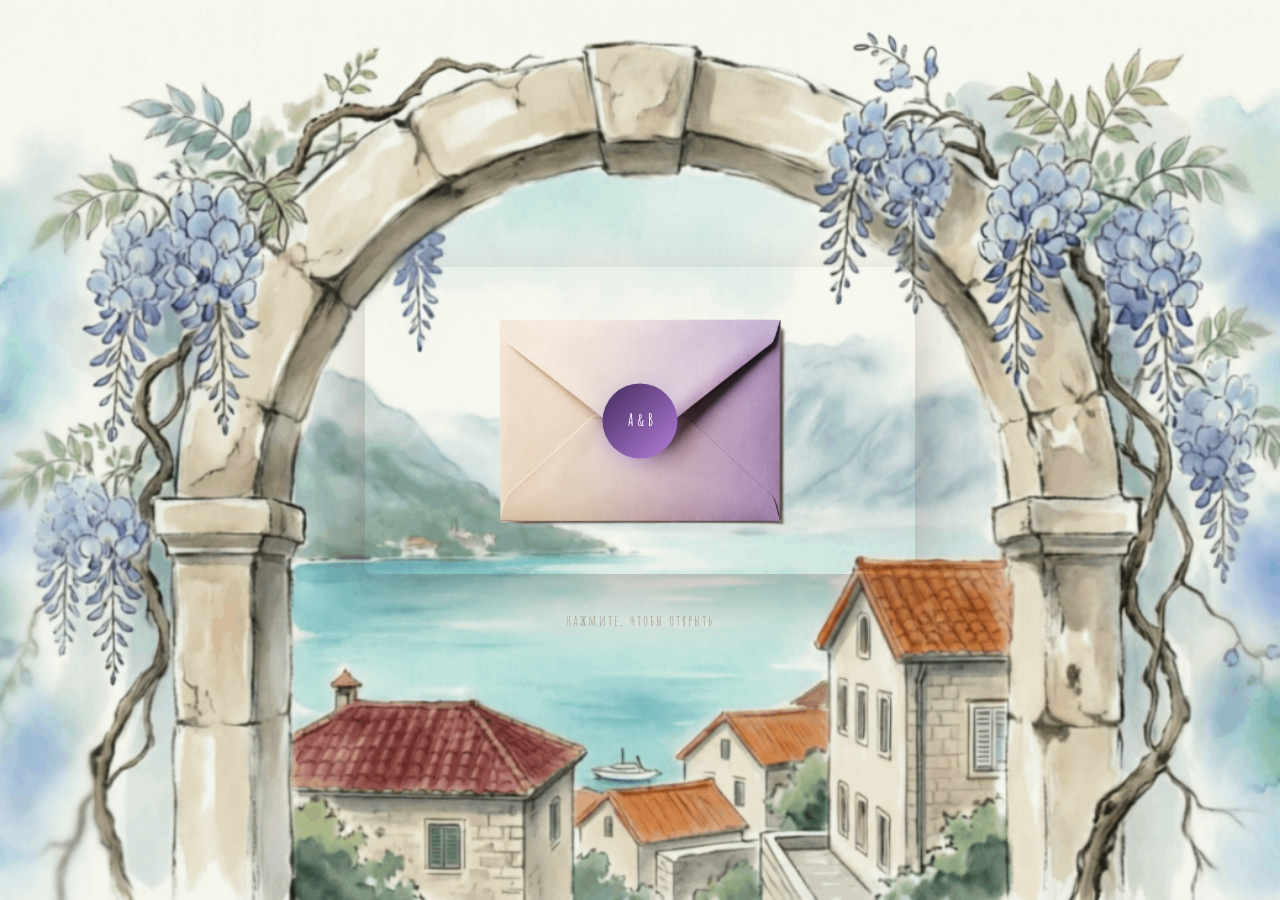
==== index.html @ 7e20ac63 "Preview added" ====
<!DOCTYPE html>
<html lang="ru">
<head>
    <meta charset="UTF-8">
    <meta name="viewport" content="width=device-width, initial-scale=1.0">
    <title>Анастасия & Вадим — Приглашение на банкет</title>
    

        <!-- 🔥 OPEN GRAPH META-ТЕГИ (для превью ссылки) -->
    <meta property="og:title" content="Анастасия & Вадим — Приглашение на свадьбу">
    <meta property="og:description" content="12 сентября 2026 • Санкт-Петербург, Дача Шаляпина">
    <meta property="og:image" content="https://https://chestaci.github.io/va-love-is-in-the-air/images/preview.jpg">
    <meta property="og:url" content="https://https://chestaci.github.io/va-love-is-in-the-air/">
    <meta property="og:type" content="website">
    
    <!-- Для Telegram -->
    <meta name="twitter:card" content="summary_large_image">
    <meta property="twitter:image" content="https://https://chestaci.github.io/va-love-is-in-the-air/images/preview.jpg">



    <!-- Шрифты -->
    <link rel="preconnect" href="https://fonts.googleapis.com">
    <link rel="preconnect" href="https://fonts.gstatic.com" crossorigin>
    <link href="https://fonts.googleapis.com/css2?family=Amatic SC:wght@400;700&family=Comfortaa:wght@300;400;500;700&display=swap" rel="stylesheet">
    
    <!-- Иконки -->
    <link rel="stylesheet" href="https://cdnjs.cloudflare.com/ajax/libs/font-awesome/6.2.0/css/all.min.css">
    
    <!-- Стили -->
    <link rel="stylesheet" href="css/main.css">
    
    <style>
        /* Специально для страницы конверта — блокируем скролл */
        html, body {
            margin: 0 !important;
            padding: 0 !important;
            overflow: hidden !important;
            height: 100%;
        }
    </style>
</head>
<body>

    <!-- 🔥 КОНВЕРТ -->
    <div class="envelope-overlay" id="envelopeOverlay">
        <div class="envelope-wrapper" id="envelopeWrapper">
            <img src="./images/envelope/envelope-closed.png" alt="Конверт" class="envelope-img" id="envelopeClosed">
            <img src="./images/envelope/envelope-open.png" alt="Открытый конверт" class="envelope-img envelope-open" id="envelopeOpen">
            <div class="envelope-seal pulse" id="envelopeSeal">
                <span>А & В</span>
            </div>
        </div>
        <div class="envelope-hint" id="envelopeHint">Нажмите, чтобы открыть</div>
        
        <!-- Карточка-приглашение, которая появляется внутри конверта -->
        <div class="invitation-card" id="invitationCard">
            <img src="./images/envelope/invitation-picture.png" alt="Приглашение" class="invitation-picture">
            <button class="btn-continue" id="btnContinue">Узнать подробнее</button>
        </div>
    </div>

    <!-- Скрипты -->
    <script src="js/script.js"></script>
</body>
</html>
---- css/main.css ----
/* ============================================
   ПЕРЕМЕННЫЕ
   ============================================ */
:root {
    --bg: #F5F0E8;
    --text: #5D4037;
    --primary: #422b5c;
    --secondary: #B57EDC;
    --cream: #FDF8F5;
    --olive: #6B7542;
    --pink: #E3B8B8;
    --green: #2D6A5A;
--heading: 'Amatic SC', cursive;
--body: 'Comfortaa', cursive;
    --glass-bg: rgba(255, 255, 255, 0.1);
    --glass-border: 1px solid rgba(255, 255, 255, 0.3);
    --glass-shadow: 0 10px 40px rgba(93, 64, 55, 0.12);
    --glass-blur: blur(14px);
    
    /* ============================================
       🎨 ТИПОГРАФИКА — МЕНЯЙТЕ ЗДЕСЬ, И ВСЁ ОБНОВИТСЯ
       ============================================ */
    --heading-color: #422b5c;      /* Черничный — для заголовков секций */
    --subheading-color: #55357a;   /* Оливковый — для подзаголовков */
    --body-color: #3E2723;         /* Тёмно-шоколадный — для основного текста */
    
    --heading-size: 42px;          /* Размер заголовков секций */
    --subheading-size: 20px;       /* Размер подзаголовков */
    --body-size: 12px;             /* Размер основного текста */
}

* { margin: 0; padding: 0; box-sizing: border-box; }
html { scroll-behavior: smooth; }
body {
    font-family: var(--body);
    color: var(--text);
    background: var(--bg);
    line-height: 1.6;
    overflow-x: hidden;
}
img { max-width: 100%; height: auto; display: block; }

/* ============================================
   НАВИГАЦИЯ
   ============================================ */
.nav-menu {
    position: fixed;
    top: 0; left: 0; width: 100%;
    background: rgba(245, 240, 232, 0.97);
    backdrop-filter: blur(10px);
    padding: 5px 0; z-index: 1000;
    box-shadow: 0 2px 10px rgba(0,0,0,0.05);
}
.nav-container {
    max-width: 1200px; margin: 0 auto; padding: 0 30px;
    display: flex; justify-content: space-between; align-items: center;
}
.nav-logo { font-family: var(--heading); font-size: 20px; font-weight: 700; color: var(--text); }
.nav-links { display: flex; list-style: none; gap: 25px; }
.nav-links a { font-family: var(--heading); font-size: 18px; padding: 8px 5px !important; color: var(--text); text-decoration: none; transition: color 0.3s; }
.nav-links a:hover { color: var(--primary); }
.mobile-menu-toggle { display: none; background: none; border: none; cursor: pointer; padding: 8px; }
.hamburger { display: block; width: 24px; height: 2px; background: var(--text); position: relative; }
.hamburger::before, .hamburger::after { content: ''; position: absolute; width: 24px; height: 2px; background: var(--text); }
.hamburger::before { top: -7px; } .hamburger::after { top: 7px; }
.nav-logo-img {
    height: 65px;
    width: auto;
    display: block;
    object-fit: contain;
}

/* ============================================
   СЕКЦИИ & ФОН
   ============================================ */
.section { 
    position: relative; 
    min-height: 100vh; 
    padding: 120px 30px 60px; 
    overflow: hidden;
}
.section-overlay { 
    position: absolute; 
    inset: 0; 
    background: rgba(245, 240, 232, 0.3); 
    z-index: 1; 
}
.section-content { 
    position: relative; 
    z-index: 2; 
    max-width: 1200px; 
    margin: 0 auto; 
}
.section-bg-parallax {
    position: absolute; 
    inset: 0;
    background-size: cover; 
    background-repeat: no-repeat; 
    background-attachment: fixed; 
    background-position: center; 
    opacity: 0.9;
    z-index: 0;
    -webkit-mask-image: linear-gradient(to bottom, transparent 0%, black 15%, black 85%, transparent 100%);
    mask-image: linear-gradient(to bottom, transparent 0%, black 15%, black 85%, transparent 100%);
}

.hero {
    position: relative;
    min-height: 100vh;
    display: flex;
    align-items: center;
    justify-content: center;
    transition: opacity 0.8s ease;
}
.hero.bg-faded { opacity: 0.25; }
.wisteria-divider { display: none !important; }

.perast-bg { background-image: url('../images/perast-bg.jpg'); opacity: 0.42; }
.bg-story { background-image: url('../images/bg-story.jpg'); opacity: 0.42;}
.bg-program { background-image: url('../images/bg-program.jpg'); opacity: 0.42;}
.bg-footer { 
    background-image: url('../images/bg-footer.jpg');
    -webkit-mask-image: none !important; 
    mask-image: none !important; 
}
#rsvp .bg-footer {
    -webkit-mask-image: linear-gradient(to bottom, transparent 0%, black 15%) !important;
    mask-image: linear-gradient(to bottom, transparent 0%, black 15%) !important;
}
.cta-gallery .bg-footer {
    -webkit-mask-image: linear-gradient(to bottom, black 85%, transparent 100%) !important;
    mask-image: linear-gradient(to bottom, black 85%, transparent 100%) !important;
}
#songRequest .bg-footer { 
    -webkit-mask-image: none !important; 
    mask-image: none !important; 
}

/* ============================================
   ЗАГОЛОВКИ & КНОПКИ
   ============================================ */
.section-title { 
    font-family: var(--heading); 
    font-style: italic; 
    font-size: 33px; 
    color: var(--text); 
    text-align: center; 
    margin-bottom: 40px; 
}
.section-subtitle { 
    text-align: center; 
    font-size: 17px; 
    opacity: 0.8; 
    margin-bottom: 30px; 
}

.btn {
    display: inline-block;
    padding: 15px 40px;
    background: linear-gradient(135deg, rgba(36, 44, 2, 0.5), rgba(227, 184, 184, 0.55));
    color: var(--text);
    text-decoration: none;
    border-radius: 30px;
    font-family: var(--heading);
    font-size: 16px;
    border: none;
    cursor: pointer;
    transition: all 0.3s;
    box-shadow: 0 4px 15px rgba(155,126,209,0.3);
}
.btn:hover { 
    transform: translateY(-2px); 
    box-shadow: 0 6px 20px rgba(227, 184, 184, 0.55); 
}

/* ============================================
   КОНВЕРТ
   ============================================ */
.envelope-overlay {
    position: fixed;
    inset: 0;
    background: url('../images/envelope/envelope-bg.png') center/cover no-repeat;
    z-index: 10000;
    display: flex;
    align-items: center;
    justify-content: center;
    flex-direction: column;
    opacity: 1;
    visibility: visible;
    transition: opacity 1s, visibility 1s;
}
.envelope-overlay.hidden { 
    opacity: 0; 
    visibility: hidden; 
    pointer-events: none; 
}
.envelope-wrapper { 
    position: relative; 
    cursor: pointer; 
    animation: gentleFloat 4s ease-in-out infinite; 
}
.envelope-img { 
    width: 550px; 
    max-width: 90vw; 
    border-radius: 8px; 
    box-shadow: 0 20px 60px rgba(93,64,55,0.3); 
    transition: opacity 0.6s, transform 0.6s; 
}
.envelope-open { 
    position: absolute; 
    top: 0; 
    left: 0; 
    opacity: 0; 
    visibility: hidden; 
    transform: scale(0.96); 
}
.envelope-open.show { 
    opacity: 1; 
    visibility: visible; 
    transform: scale(1); 
}
.envelope-img.hide { 
    opacity: 0; 
    visibility: hidden; 
    transform: scale(0.96); 
}
.envelope-seal {
    position: absolute; 
    top: 50%; 
    left: 50%; 
    transform: translate(-50%, -50%);
    width: 75px; 
    height: 75px; 
    background: linear-gradient(135deg, var(--primary), var(--secondary));
    border-radius: 50%; 
    display: flex; 
    align-items: center; 
    justify-content: center;
    box-shadow: 0 5px 20px rgba(155,126,209,0.5); 
    z-index: 10; 
    transition: all 0.3s;
}
.envelope-seal span { 
    font-family: var(--heading); 
    font-size: 16px; 
    color: white; 
    font-weight: 700; 
}
.envelope-seal.pulse { 
    animation: sealPulse 2s ease-in-out infinite; 
}
.envelope-seal.hide { 
    opacity: 0; 
    visibility: hidden; 
    transform: translate(-50%, -50%) scale(0.5); 
}
.envelope-hint {
    margin-top: 35px; 
    font-family: var(--heading); 
    font-size: 15px; 
    color: #8B7355;
    letter-spacing: 2px; 
    opacity: 0.7; 
    animation: fadeInBounce 2s ease-in-out infinite; 
    text-align: center;
}
.envelope-hint.hide { opacity: 0; }
.invitation-card {
    position: absolute; 
    top: 50%; 
    left: 50%; 
    transform: translate(-50%, -50%) scale(0.9);
    width: 90%; 
    max-width: 480px; 
    background: var(--glass-bg);
    backdrop-filter: var(--glass-blur);
    border: var(--glass-border);
    box-shadow: var(--glass-shadow);
    padding: 40px 30px;
    border-radius: 12px; 
    opacity: 0; 
    visibility: hidden; 
    transition: all 0.6s ease; 
    z-index: 20; 
    text-align: center;
}
.invitation-card.show { 
    opacity: 1; 
    visibility: visible; 
    transform: translate(-50%, -60%) scale(1); 
}
.invitation-picture { 
    max-width: 400px; 
    width: 100%; 
    border-radius: 8px; 
    margin: 0 auto 25px; 
}
.btn-continue {
    padding: 16px 45px; 
    background: linear-gradient(135deg, rgba(36, 44, 2, 0.5), rgba(227, 184, 184, 0.55));
    color: var(--primary); 
    border: none; 
    border-radius: 30px; 
    font-family: var(--heading); 
    font-size: 17px;
    cursor: pointer; 
    transition: all 0.3s; 
    box-shadow: 0 4px 15px rgba(155,126,209,0.3);
}
.btn-continue:hover { 
    transform: translateY(-2px); 
    box-shadow: 0 6px 20px rgba(227, 184, 184, 0.55); 
}

@keyframes gentleFloat { 
    0%, 100% { transform: translateY(0); } 
    50% { transform: translateY(-15px); } 
}
@keyframes sealPulse { 
    0%, 100% { transform: translate(-50%, -50%) scale(1); } 
    50% { transform: translate(-50%, -50%) scale(1.1); } 
}
@keyframes fadeInBounce { 
    0%, 100% { opacity: 0.4; } 
    50% { opacity: 1; } 
}

/* ============================================
   ГЛАВНЫЙ ЭКРАН
   ============================================ */
.hero-content { 
    position: relative; 
    z-index: 2; 
    padding: 60px 30px; 
    text-align: center; 
}
.hero h1 { 
    font-family: var(--heading); 
    font-size: 63px; 
    font-weight: 400; 
    margin-bottom: 15px; 
    text-shadow: 0.5px 0 0 currentColor, -0.5px 0 0 currentColor;
}
.date { 
    font-family: var(--heading); 
    font-size: 26px; 
    letter-spacing: 3px; 
    margin-bottom: 8px; 
}
.location-subtitle { 
    font-size: 17px; 
    opacity: 0.8; 
    margin-bottom: 35px; 
}

/* ============================================
   ТАЙМЕР ОБРАТНОГО ОТСЧЕТА
   ============================================ */
.hero-countdown {
    display: flex;
    justify-content: center;
    align-items: center;
    gap: 40px;
    margin-top: 50px;
    padding: 0 20px;
}
.countdown-item {
    display: flex;
    flex-direction: column;
    align-items: center;
    text-align: center;
}
.countdown-value {
    font-family: var(--heading);
    font-size: 56px;
    font-weight: 700;
    color: var(--text);
    line-height: 1;
    min-width: 80px;
    letter-spacing: 2px;
}
.countdown-label {
    font-family: var(--body);
    font-size: 14px;
    color: var(--text);
    margin-top: 8px;
    text-transform: lowercase;
    opacity: 0.8;
    letter-spacing: 1px;
}

/* ============================================
   НАША ИСТОРИЯ
   ============================================ */
.story-timeline {
    position: relative;
    max-width: 1100px;
    margin: 0 auto;
    padding-bottom: 60px !important;
    overflow: visible !important;
}
.story-timeline::before {
    content: '';
    position: absolute;
    left: 50%;
    top: 0;
    bottom: -40px !important;
    width: 3px;
    background: linear-gradient(to bottom,
        rgba(107, 117, 66, 0.1) 0%,
        rgba(107, 78, 113, 0.6) 15%,
        rgba(181, 126, 220, 0.6) 85%,
        rgba(227, 184, 184, 0.1) 100%
    );
    transform: translateX(-50%);
    z-index: 1;
    border-radius: 2px;
}
.story-item {
    display: flex; 
    align-items: center; 
    justify-content: center; 
    gap: 5px;
    margin-bottom: 70px; 
    opacity: 0; 
    transform: translateY(60px);
    transition: all 1s cubic-bezier(0.4, 0, 0.2, 1); 
    position: relative;
    z-index: 10 !important;
}
.story-item.revealed { 
    opacity: 1; 
    transform: translateY(0); 
}
.story-item:nth-child(1).revealed { transition-delay: 0.1s; }
.story-item:nth-child(2).revealed { transition-delay: 0.25s; }
.story-item:nth-child(3).revealed { transition-delay: 0.4s; }
.story-item:nth-child(4).revealed { transition-delay: 0.55s; }
.story-item:nth-child(5).revealed { transition-delay: 0.7s; }
.story-item:nth-child(6).revealed { transition-delay: 0.85s; }
.story-item:last-child { 
    margin-bottom: 0 !important; 
}
.story-item:nth-child(even) { 
    flex-direction: row-reverse; 
}
.story-item::after {
    content: '❤';
    position: absolute;
    left: 50%;
    top: 50%;
    transform: translate(-50%, -50%);
    font-size: 28px;
    color: var(--primary);
    background: transparent !important;
    padding: 0 !important;
    border-radius: 0 !important;
    border: none !important;
    z-index: 100 !important;
    animation: pulseHeart 2s ease-in-out infinite !important;
    filter: drop-shadow(0 3px 8px rgba(155,126,209,0.6));
}

@keyframes pulseHeart {
    0%, 100% { transform: translate(-50%, -50%) scale(1); }
    50% { transform: translate(-50%, -50%) scale(1.3); }
}

.story-image, .story-content { 
    flex: 1; 
    max-width: 500px; 
    z-index: 2; 
}
.story-image .image-wrapper {
    width: 150px; 
    height: 150px; 
    border-radius: 50%;
    border: 1px solid rgba(22, 11, 43, 0.589); 
    box-shadow: 0 15px 50px rgba(93,64,55,0.2);
    background: linear-gradient(135deg, rgba(36, 44, 2, 0.3), rgba(227, 184, 184, 0.35)) !important;
    margin: 0 auto; 
    backdrop-filter: var(--glass-blur);
}
.story-image img { 
    width: 100%; 
    height: 100%; 
    object-fit: cover; 
    transition: transform 0.5s; 
}
.story-image:hover img { 
    transform: scale(1.2); 
}
.story-content {
    padding: 30px;
    border-radius: 16px;
    background: var(--glass-bg);
    backdrop-filter: var(--glass-blur);
    border: var(--glass-border);
    box-shadow: var(--glass-shadow);
}
.story-date {
    font-family: var(--heading); 
    font-size: 18px; 
    color: #6B4E71;
    font-weight: 700; 
    margin-bottom: 15px; 
    display: inline-block;
    padding-bottom: 10px; 
    border-bottom: 2px solid #6B4E71;
}
.story-content h3 { 
    font-family: var(--heading); 
    font-size: 16px; 
    margin-bottom: 15px; 
    line-height: 1.3; 
}
.story-content p { 
    font-size: 13px; 
    line-height: 1.8; 
    opacity: 0.9; 
}

/* ============================================
   МЕСТО ПРОВЕДЕНИЯ
   ============================================ */
.location-wrapper {
    display: grid;
    grid-template-columns: 1.1fr 0.9fr;
    gap: 35px;
    max-width: 1150px;
    margin: 40px auto 0;
    align-items: center;
}
.location-video {
    border-radius: 20px;
    overflow: hidden;
}
.venue-video {
    width: 100%;
    display: block;
    aspect-ratio: 16/9;
    object-fit: cover;
}
.location-info {
    display: flex;
    flex-direction: column;
    gap: 14px;
}
.location-card {
    display: flex;
    align-items: flex-start;
    gap: 14px;
    padding: 18px 22px;
    background: linear-gradient(135deg, rgba(36, 44, 2, 0.3), rgba(227, 184, 184, 0.35)) !important;
    backdrop-filter: blur(10px);
    -webkit-backdrop-filter: blur(10px);
    border: 1px solid rgba(255, 255, 255, 0.2);
    border-radius: 16px;
    transition: all 0.3s ease;
}
.location-card:hover {
    transform: translateY(-4px);
    box-shadow: 0 10px 30px rgba(93, 64, 55, 0.2);
}
.location-card h4 {
    font-family: var(--heading);
    font-size: 17px;
    font-weight: 600;
    color: var(--primary) !important;
    margin: 0 0 5px;
}
.location-card p {
    font-size: 14px; 
    line-height: 1.5; 
    color: var(--text) !important; 
    margin: 0 0 6px;
    opacity: 0.95;
}
.card-icon { 
    width: 60px; 
    height: 60px; 
    line-height: 1.2; 
    flex-shrink: 0; 
    margin-top: 3px; 
}
.card-content strong { 
    color: var(--primary); 
    font-weight: 700; 
}
.map-link {
    display: inline-flex;
    align-items: center;
    gap: 6px;
    font-size: 13px;
    font-weight: 600;
    text-decoration: none;
    padding: 7px 14px;
    background: rgba(107, 117, 66, 0.15);
    color: #6B4E71;
    border-radius: 18px;
    transition: all 0.3s ease;
}
.map-link:hover { 
    background: #4c5330; 
    color: #fff; 
    transform: translateY(-1px); 
}

/* ============================================
   АТМОСФЕРА И НАПИТКИ
   ============================================ */
.location-features {
    max-width: 1150px;
    margin: 50px auto 0;
    text-align: center;
}
.features-title {
    font-family: var(--heading);
    font-size: 28px;
    color: var(--text);
    margin-bottom: 30px;
    font-weight: 600;
}
.features-grid {
    display: grid;
    grid-template-columns: repeat(2, 1fr);
    gap: 20px;
}
.feature-card {
    padding: 28px 24px;
    background: linear-gradient(135deg, rgba(36, 44, 2, 0.3), rgba(227, 184, 184, 0.35)) !important;
    backdrop-filter: blur(10px);
    -webkit-backdrop-filter: blur(10px);
    border: 1px solid rgba(255, 255, 255, 0.2);
    border-radius: 16px;
    text-align: center !important;
    transition: transform 0.3s ease, box-shadow 0.3s ease;
}
.feature-card:hover {
    transform: translateY(-4px);
    box-shadow: 0 10px 30px rgba(93, 64, 55, 0.2);
}
.feature-card h4 {
    font-family: var(--heading);
    font-size: 20px;
    color: var(--primary) !important;
    margin-bottom: 10px;
    font-weight: 600;
    text-align: center !important;
}
.feature-card p { 
    font-size: 13px; 
    line-height: 1.6; 
    color: var(--text) !important; 
    opacity: 0.95;
    margin: 0; 
}
.feature-icon { 
    width: 150px; 
    height: 150px; 
    margin: 0 auto 12px !important; 
    line-height: 1;
    display: block !important;
}

/* ============================================
   ПРОГРАММА ВЕЧЕРА
   ============================================ */
.vertical-timeline { 
    max-width: 750px; 
    margin: 0 auto; 
    position: relative; 
    padding-left: 25px; 
}
.vertical-timeline::before {
    content: ''; 
    position: absolute; 
    left: 20px; 
    top: 0; 
    bottom: 0;
    width: 3px; 
    background: linear-gradient(to bottom, var(--primary), var(--secondary));
    opacity: 0.3; 
    border-radius: 3px;
}
.timeline-item {
    margin-bottom: 35px; 
    opacity: 0; 
    transform: translateX(-40px) scale(0.95);
    transition: all 1.2s cubic-bezier(0.4, 0, 0.2, 1); 
    position: relative;
}
.timeline-item.revealed { 
    opacity: 1; 
    transform: translateX(0) scale(1); 
}
.timeline-item:nth-child(1).revealed { transition-delay: 0.15s; }
.timeline-item:nth-child(2).revealed { transition-delay: 0.3s; }
.timeline-item:nth-child(3).revealed { transition-delay: 0.45s; }
.timeline-item:nth-child(4).revealed { transition-delay: 0.6s; }
.timeline-item:nth-child(5).revealed { transition-delay: 0.75s; }
.timeline-item:nth-child(6).revealed { transition-delay: 0.9s; }
.timeline-item:nth-child(7).revealed { transition-delay: 1.05s; }
.timeline-item:nth-child(8).revealed { transition-delay: 1.2s; }
.timeline-item::before {
    content: ''; 
    position: absolute; 
    left: -18px; 
    top: 25px;
    width: 18px; 
    height: 18px; 
    background: linear-gradient(135deg, #6B7542, #E3B8B8);
    border-radius: 50%; 
    border: 4px solid var(--bg); 
    box-shadow: 0 0 0 4px rgba(107, 117, 66, 0.2);
    z-index: 2; 
    animation: pulseDot 2s ease-in-out infinite;
}

@keyframes pulseDot { 
    0%, 100% { transform: scale(1); opacity: 1; } 
    50% { transform: scale(1.2); opacity: 0.8; } 
}

.event-wrapper {
    display: flex; 
    align-items: flex-start; 
    gap: 22px;
    padding: 25px;
    border-radius: 16px;
    background: var(--glass-bg);
    backdrop-filter: var(--glass-blur);
    -webkit-backdrop-filter: var(--glass-blur);
    border: var(--glass-border);
    box-shadow: var(--glass-shadow);
    transition: transform 0.3s, box-shadow 0.3s;
}
.event-wrapper:hover { 
    transform: translateY(-4px); 
    box-shadow: 0 14px 45px rgba(93, 64, 55, 0.18); 
}
.event-icon { 
    width: 55px; 
    height: 55px; 
    flex-shrink: 0; 
    filter: drop-shadow(0 2px 8px rgba(155,126,209,0.3)); 
}
.event-content h3 { 
    font-family: var(--heading); 
    font-size: 21px; 
    margin-bottom: 10px; 
}
.event-content p { 
    font-size: 15px; 
    opacity: 0.85; 
    line-height: 1.7; 
}
.program-subtitle {
    text-align: center !important;
    font-family: var(--heading) !important;
    font-size: 20px !important;
    font-style: italic !important;
    color: var(--text) !important;
    opacity: 0.8 !important;
    margin: -30px auto 30px !important;
    max-width: 700px;
    line-height: 1.5 !important;
}

/* ============================================
   ВАЖНЫЕ ДЕТАЛИ
   ============================================ */
.gifts-container {
    display: grid;
    grid-template-columns: 1fr 1fr;
    gap: 40px;
    align-items: stretch !important;
    max-width: 1000px;
    margin: 0 auto;
}
.gifts-text { 
    padding: 15px;
    display: flex !important;
    flex-direction: column !important;
    justify-content: flex-start !important;
    align-items: stretch !important;
    gap: 18px !important;
    height: 100% !important;
}
.gifts-intro-centered {
    font-family: var(--heading);
    font-size: 15px;
    color: var(--primary);
    margin: 25px auto 35px !important;
    font-weight: 600;
    text-align: center;
    max-width: 700px;
    line-height: 1.5;
}
.info-block {
    margin-top: 0 !important;
    padding: 22px 24px;
    background: linear-gradient(135deg, rgba(36, 44, 2, 0.3), rgba(227, 184, 184, 0.35)) !important;
    backdrop-filter: blur(10px);
    -webkit-backdrop-filter: blur(10px);
    border: 1px solid rgba(255, 255, 255, 0.2);
    border-radius: 16px;
    transition: transform 0.3s ease, box-shadow 0.3s ease;
}
.info-block:hover {
    transform: translateX(5px);
    box-shadow: 0 14px 45px rgba(93, 64, 55, 0.18);
}
.info-block-title {
    text-align: center;
    font-family: var(--heading);
    font-size: 15px;
    color: var(--primary) !important;
    margin-bottom: 12px;
    font-weight: 600;
}
.info-block-text { 
    font-size: 15px; 
    line-height: 1.7; 
    margin-bottom: 0; 
    opacity: 0.95;
}

#gifts .section-title { 
    margin-bottom: 25px !important; 
}

/* ============================================
   ПАЛИТРА БУКЕТА
   ============================================ */
.bouquet-wrapper {
    display: flex;
    flex-direction: column;
    align-items: center;
    justify-content: center;
    width: 100%;
    max-width: 600px;
    margin: 0 auto;
    text-align: center;
}
.bouquet-wrapper .gifts-image {
    width: 100%;
    max-width: 420px !important;
    margin: 0 auto;
    display: flex;
    justify-content: center;
    align-items: center;
}
.bouquet-wrapper .gifts-image img {
    max-width: 100%;
    height: auto;
}
.bouquet-wrapper .bouquet-hint {
    margin-top: 18px;
    width: 100%;
    max-width: 500px;
}

.gifts-image {
    position: relative;
    display: inline-block;
    width: 100%;
    max-width: 600px;
    margin: 0 auto;
    -webkit-tap-highlight-color: transparent;
    touch-action: manipulation;
}
.wc-bouquet-bg { 
    width: 100%; 
    height: auto; 
    display: block; 
    -webkit-user-drag: none; 
}
.wc-bouquet-bubble {
    position: absolute;
    height: auto;
    cursor: pointer;
    transition: transform 0.4s cubic-bezier(0.34, 1.56, 0.64, 1), filter 0.3s ease;
    z-index: 1;
    filter: drop-shadow(0 2px 4px rgba(0,0,0,0.1));
    transform: translate(-50%, -50%);
    user-select: none;
    will-change: transform;
    -webkit-user-drag: none;
}
.wc-bouquet-bubble:hover, .wc-bouquet-bubble.active {
    transform: translate(-50%, -50%) scale(1.25);
    z-index: 10;
    filter: drop-shadow(0 8px 16px rgba(0,0,0,0.25));
}
.wc-bouquet-bubble::after {
    content: attr(data-name) "\A" attr(data-code);
    white-space: pre;
    position: absolute;
    top: calc(100% - 20px);
    left: 50%;
    transform: translate(-50%, 20%);
    background: var(--c, rgba(255, 255, 255, 0.507));
    color: var(--text,#222);
    padding: 10px 18px;
    border-radius: 8px;
    font-size: 15px;
    font-family: Georgia, 'Times New Roman', serif;
    text-align: center;
    line-height: 1.5;
    letter-spacing: 0.5px;
    opacity: 0;
    visibility: hidden;
    transition: opacity 0.3s ease, visibility 0.3s ease;
    pointer-events: none;
    box-shadow: 0 6px 20px rgba(0,0,0,0.12);
    border: 1px solid rgba(0,0,0,0.05);
    min-width: 130px;
}
.wc-bouquet-bubble:hover::after, .wc-bouquet-bubble.active::after { 
    opacity: 1; 
    visibility: visible; 
}

.bouquet-hint {
    max-width: 600px;
    margin: 18px auto 0;
    padding: 12px 22px;
    background: rgba(255, 255, 255, 0.3);
    backdrop-filter: blur(14px);
    -webkit-backdrop-filter: blur(14px);
    border: 1px solid rgba(255, 255, 255, 0.3);
    border-radius: 30px;
    text-align: center;
    font-family: var(--body);
    font-size: 11px;
    color: var(--primary);
    font-style: italic;
    box-shadow: 0 4px 15px rgba(93, 64, 55, 0.08);
    display: flex;
    align-items: center;
    justify-content: center;
    gap: 8px;
    animation: hintPulse 3s ease-in-out infinite;
}
.bouquet-hint-icon {
    font-size: 18px;
    font-style: normal;
    filter: drop-shadow(0 2px 4px rgba(155, 126, 209, 0.4));
}

@keyframes hintPulse {
    0%, 100% { opacity: 0.85; transform: scale(1); }
    50% { opacity: 1; transform: scale(1.02); }
}

/* ============================================
   RSVP ФОРМА
   ============================================ */
.rsvp-form { 
    max-width: 680px; 
    margin: 0 auto; 
}
.form-card {
    padding: 40px 38px;
    border-radius: 20px;
    background: rgba(255, 255, 255, 0.3) !important;
    backdrop-filter: blur(14px) !important;
    -webkit-backdrop-filter: blur(14px) !important;
    border: 1px solid rgba(255, 255, 255, 0.3) !important;
    border-top: none !important;
    border-radius: 0 0 20px 20px !important;
    box-shadow: 0 10px 40px rgba(93, 64, 55, 0.12) !important;
}
.form-group { 
    margin-bottom: 22px; 
}
.form-group label { 
    display: block; 
    font-family: var(--heading); 
    font-size: 15px; 
    font-weight: 700; 
    margin-bottom: 10px; 
    color: var(--primary); 
}
.form-group input[type="text"], .form-group select, .form-group textarea {
    width: 100%; 
    padding: 13px 16px; 
    border: 1.5px solid rgba(93,64,55,0.2); 
    border-radius: 10px;
    font-family: var(--body); 
    font-size: 15px; 
    background: rgba(255,255,255,0.85); 
    transition: all 0.3s;
}
.form-group input:focus, .form-group select:focus, .form-group textarea:focus {
    outline: none; 
    border-color: var(--primary); 
    box-shadow: 0 0 0 4px rgba(155,126,209,0.1);
}
.form-success {
    display: none; 
    text-align: center; 
    padding: 25px;
    background: var(--glass-bg);
    backdrop-filter: var(--glass-blur);
    -webkit-backdrop-filter: var(--glass-blur);
    border: var(--glass-border);
    border-radius: 16px;
    margin-top: 20px;
    font-family: var(--heading); 
    font-size: 20px; 
    color: var(--primary);
    box-shadow: var(--glass-shadow);
}
.checkbox-group { 
    display: flex; 
    flex-direction: column; 
    gap: 8px; 
    margin-top: 8px; 
}
.checkbox-label {
    display: flex; 
    align-items: center; 
    gap: 12px; 
    cursor: pointer;
    font-size: 15px; 
    user-select: none; 
    padding: 6px 10px; 
    border-radius: 8px;
    transition: background 0.2s;
}
.checkbox-label:hover { 
    background: rgba(155,126,209,0.08); 
}
.checkbox-label input[type="checkbox"] { 
    width: 20px; 
    height: 20px; 
    accent-color: var(--primary); 
    cursor: pointer; 
    flex-shrink: 0; 
}

/* ============================================
   СЕКЦИЯ ПЕСНИ
   ============================================ */
.song-request {
    background: linear-gradient(135deg, rgba(245,240,232,0.95), rgba(249,245,240,0.95));
}

/* ============================================
   CTA: МИНУТКА НОСТАЛЬГИИ
   ============================================ */
.cta-gallery {
    text-align: center;
    padding: 150px 20px 50px !important;
    min-height: auto;
}
.cta-container {
    max-width: 720px;
    margin: 0 auto;
    position: relative;
    z-index: 2;
    padding: 40px 38px !important;
    border-radius: 20px !important;
    background: rgba(255, 255, 255, 0.3) !important;
    backdrop-filter: blur(14px) !important;
    -webkit-backdrop-filter: blur(14px) !important;
    border: 1px solid rgba(255, 255, 255, 0.3) !important;
    text-align: center;
    box-shadow: 0 10px 40px rgba(93, 64, 55, 0.12) !important;
}
.cta-container::before {
    display: none !important;
}
.cta-title {
    font-family: var(--heading);
    font-size: 26px;
    font-style: italic;
    margin-bottom: 18px;
    font-weight: 700;
}
.cta-text {
    font-size: 16px;
    line-height: 1.7;
    color: var(--text);
    opacity: 0.9;
    margin-bottom: 28px;
}
.cta-btn {
    font-size: 16px;
    padding: 15px 38px;
}

/* ============================================
   ПАРАЛЛАКС-ГАЛЕРЕЯ
   ============================================ */
.parallax-gallery-section {
    position: relative;
    overflow: hidden;
    padding: 50px 0 80px;
    min-height: auto;
    background: var(--bg);
}
.parallax-gallery {
    position: relative;
    width: 100%;
    max-width: 1600px;
    margin: 0 auto;
    padding: 20px 0;
    mask-image: linear-gradient(to right, transparent 0%, black 15%, black 85%, transparent 100%);
    -webkit-mask-image: linear-gradient(to right, transparent 0%, black 15%, black 85%, transparent 100%);
}
.parallax-layer {
    display: flex; 
    gap: 16px; 
    padding: 4px 0;
    position: relative; 
    will-change: transform;
    flex-wrap: nowrap; 
    overflow: visible;
}
.parallax-img {
    flex-shrink: 0; 
    width: auto; 
    height: 280px;
    object-fit: cover; 
    object-position: center;
    border-radius: 12px;
    box-shadow: 0 6px 25px rgba(93,64,55,0.15);
    transition: transform 0.3s ease, box-shadow 0.3s ease;
}
.parallax-img:hover { 
    transform: scale(1.03); 
    box-shadow: 0 10px 35px rgba(93,64,55,0.25); 
}
.layer-1 .parallax-img { height: 280px; }
.layer-2 .parallax-img { height: 320px; }
.layer-3 .parallax-img { height: 300px; }

/* ============================================
   ИГРА
   ============================================ */
.game-container { 
    display: flex; 
    flex-direction: column; 
    align-items: center; 
    gap: 10px; 
    position: relative !important;
    margin-top: 0 !important;
    padding-top: 0 !important;
}
#gameCanvas { 
    background: #ffeef2; 
    border-radius: 12px; 
    max-width: 100%; 
    touch-action: none; 
}
#gameStart {
    position: absolute !important; 
    top: 50% !important; 
    left: 50% !important;
    transform: translate(-50%, -50%) !important; 
    z-index: 60 !important;
    background: linear-gradient(135deg, rgba(36, 44, 2, 0.5), rgba(227, 184, 184, 0.55)) !important;
    color: var(--text) !important; 
    border: 2px solid rgba(255,255,255,0.25) !important;
    padding: 14px 36px !important; 
    font-family: var(--heading) !important;
    font-size: 17px !important; 
    border-radius: 30px !important; 
    cursor: pointer;
    margin: 0 !important; 
    white-space: nowrap;
    box-shadow: 0 8px 30px rgba(52, 10, 131, 0.55) !important;
    transition: all 0.25s ease !important; 
    backdrop-filter: blur(4px);
}
#gameStart:hover {
    background: linear-gradient(135deg, #25055e, #1a033d) !important;
    transform: translate(-50%, -50%) scale(1.06) !important;
    box-shadow: 0 12px 40px rgba(227, 184, 184, 0.55) !important;
}
#gameStart:active { 
    transform: translate(-50%, -50%) scale(0.96) !important; 
}
#gameStart[style*="inline-block"] { 
    display: inline-block !important; 
}
#gameScore { 
    font-size: 1.5rem; 
    font-weight: bold; 
}
#winMessage { 
    text-align: center; 
}
.win-text { 
    font-family: var(--heading); 
    font-size: 1.4rem; 
    color: var(--primary); 
    text-align: center; 
    margin: 10px auto 15px; 
    max-width: 90%; 
    line-height: 1.4; 
}
.game-title { 
    font-family: var(--heading); 
    font-size: 1.6rem; 
    color: var(--primary); 
    text-align: center; 
    margin: 10px 0 5px; 
    font-weight: 600; 
    letter-spacing: 0.5px; 
}
.game-goal { 
    font-family: var(--heading); 
    font-size: 16px; 
    color: var(--primary); 
    text-align: center; 
    margin: 10px 0 8px; 
    font-weight: 600; 
    display: none; 
}
.game-replay-btn {
    margin-top: 15px; 
    padding: 10px 28px; 
    font-family: var(--heading);
    font-size: 15px;
    background: linear-gradient(135deg, rgba(36, 44, 2, 0.5), rgba(227, 184, 184, 0.55)) !important;
    color: var(--text) !important; 
    border: none; 
    border-radius: 30px; 
    cursor: pointer;
    transition: all 0.3s; 
    box-shadow: 0 3px 12px rgba(155,126,209,0.25); 
    display: none;
}
.game-replay-btn:hover { 
    transform: translateY(-2px); 
    box-shadow: 0 5px 18px rgba(227, 184, 184, 0.55); 
}

.game-fullscreen-mode {
    position: fixed !important; 
    top: 0 !important; 
    left: 0 !important;
    width: 100vw !important; 
    height: 100dvh !important;
    max-width: 100vw !important; 
    max-height: 100dvh !important;
    background: var(--bg, #ffeef2) !important;
    z-index: 9999 !important;
    display: flex !important; 
    flex-direction: column !important;
    align-items: center !important; 
    justify-content: center !important;
    padding: env(safe-area-inset-top) env(safe-area-inset-right) env(safe-area-inset-bottom) env(safe-area-inset-left) !important;
    box-sizing: border-box !important; 
    overflow: hidden !important;
    user-select: none !important; 
    -webkit-user-select: none !important;
    -webkit-touch-callout: none !important;
}
.game-fullscreen-mode #gameCanvas {
    width: 100% !important; 
    height: 100% !important;
    max-width: 100% !important; 
    max-height: 100% !important;
    object-fit: contain !important; 
    border-radius: 0 !important;
    touch-action: none !important;
}
.game-fullscreen-mode .game-goal, .game-fullscreen-mode #gameScore {
    position: absolute !important;
    top: max(18px, env(safe-area-inset-top)) !important;
    width: 100% !important; 
    text-align: center !important;
    z-index: 10000 !important; 
    pointer-events: none !important;
    font-size: clamp(14px, 4vw, 18px) !important;
    padding: 0 15px !important;
}
.game-fullscreen-mode .game-replay-btn { 
    margin-bottom: max(25px, env(safe-area-inset-bottom)) !important; 
}

@keyframes pulseRotate {
    0%, 100% { opacity: 1; transform: translate(-50%,-50%) rotate(-90deg) scale(1); }
    50% { opacity: 0.7; transform: translate(-50%,-50%) rotate(-90deg) scale(1.05); }
}

/* ============================================
   АНИМАЦИИ
   ============================================ */
.fade-in { 
    opacity: 0; 
    transform: translateY(30px); 
    animation: fadeInUp 0.8s ease-out forwards; 
}
.fade-in:nth-child(1) { animation-delay: 0.2s; } 
.fade-in:nth-child(2) { animation-delay: 0.4s; }
.fade-in:nth-child(3) { animation-delay: 0.6s; } 
.fade-in:nth-child(4) { animation-delay: 0.8s; }

@keyframes fadeInUp { 
    to { 
        opacity: 1; 
        transform: translateY(0); 
    } 
}

/* ============================================
   ФУТЕР
   ============================================ */
.footer {
    background: linear-gradient(135deg, rgba(36, 44, 2, 1), rgba(227, 184, 184, 1));
    color: #fff;
    padding: 25px 20px !important;
    text-align: center;
}
.footer-content h3 { 
    font-family: var(--heading); 
    font-size: 25px !important; 
    margin-bottom: 5px !important; 
}
.footer-content p { 
    font-size: 14px !important; 
    opacity: 0.9; 
    margin: 3px 0 !important; 
    line-height: 1.4 !important; 
}
.footer-love { 
    font-family: var(--heading); 
    font-family: 'Comfortaa', cursive;
    font-size: 5px !important; 
    margin: 10px 0 !important; 
}

/* ============================================
   ЕДИНЫЙ BLUR ДЛЯ RSVP И ПЕСНИ
   ============================================ */
#rsvp .section-subtitle,
#songRequest .section-subtitle {
    background: rgba(255, 255, 255, 0.3) !important;
    backdrop-filter: blur(14px) !important;
    -webkit-backdrop-filter: blur(14px) !important;
    border: 1px solid rgba(255, 255, 255, 0.3) !important;
    border-top: none !important;
    border-bottom: none !important;
    border-radius: 0 !important;
    padding: 0 35px 22px !important;
    margin: 0 auto !important;
    max-width: 680px !important;
    text-align: center !important;
    font-size: 16px !important;
    opacity: 0.9 !important;
    color: var(--text) !important;
}
#rsvp .header-decor-wrapper,
#songRequest .header-decor-wrapper {
    background: rgba(255, 255, 255, 0.3) !important;
    backdrop-filter: blur(14px) !important;
    -webkit-backdrop-filter: blur(14px) !important;
    border: 1px solid rgba(255, 255, 255, 0.3) !important;
    border-bottom: none !important;
    border-radius: 20px 20px 0 0 !important;
    padding: 30px 35px 20px !important;
    margin: 0 auto !important;
    max-width: 680px !important;
    text-align: center;
    box-shadow: 0 -5px 20px rgba(93, 64, 55, 0.08) !important;
}
#rsvp .header-decor-wrapper .section-title,
#songRequest .header-decor-wrapper .section-title {
    margin-bottom: 0 !important;
}
#rsvp .header-decor-wrapper + .section-subtitle,
#songRequest .header-decor-wrapper + .section-subtitle {
    margin-top: 0 !important;
}
#rsvp .rsvp-container,
#songRequest .song-form {
    margin-top: 0 !important;
    padding: 0 !important;
}
#rsvp .section-content > *,
#songRequest .section-content > *,
.cta-gallery .cta-container {
    max-width: 680px !important;
    margin-left: auto !important;
    margin-right: auto !important;
}

/* ============================================
   АДАПТИВНОСТЬ
   ============================================ */
@media (max-width: 850px) {
    .location-wrapper { 
        grid-template-columns: 1fr; 
        gap: 25px; 
    }
    .location-video { 
        order: -1; 
    }
    .location-card { 
        padding: 14px 16px; 
    }
    .card-content h4 { 
        font-size: 16px; 
    }
    .card-content p { 
        font-size: 13px; 
    }
        /* Размер иконки на мобильном */
    .card-icon {
        width: 63px !important;
        height: 63px !important;
    }
}

@media (max-width: 768px) {
    /* Навигация */
    .nav-links {
        display: none;
        position: absolute;
        top: 100%;
        left: 0;
        right: 0;
        background: rgba(245,240,232,0.98);
        flex-direction: column;
        padding: 20px;
        gap: 15px;
        box-shadow: 0 4px 10px rgba(0,0,0,0.1);
    }
    .nav-links.active { 
        display: flex; 
    } 
    .mobile-menu-toggle { 
        display: block; 
    }
    .nav-logo-img {
        height: 47px;
    }
    
    /* Секции */
    .section { 
        padding: 100px 20px 50px; 
    }
    .hero h1 { 
        font-size: 36px; 
    }
    .date { 
        font-size: 20px; 
    }
    .section-title { 
        font-size: 30px; 
    }
    
    /* Конверт */
    .envelope-overlay {
        background-image: url('../images/envelope/envelope-bg-mobile.png') !important;
        background-position: center center !important;
        background-size: cover !important;
    }
    .envelope-wrapper { 
        transform: scale(1.15); 
    }
    .envelope-img { 
        width: 400px !important; 
        max-width: 85vw !important; 
    }
    .envelope-seal { 
        width: 45px !important; 
        height: 45px !important; 
        min-width: 45px !important; 
        min-height: 45px !important; 
    }
    .envelope-seal span { 
        font-size: 11px !important; 
    }
    .invitation-card { 
        max-width: 520px !important; 
        padding: 45px 35px !important; 
    }
    .invitation-picture { 
        max-width: 440px !important; 
    }
    .btn-continue { 
        padding: 18px 50px !important; 
        font-size: 18px !important; 
    }
    .envelope-hint { 
        font-size: 16px !important; 
        margin-top: 40px !important; 
    }
    
    /* Таймер */
    .hero-countdown {
        gap: 25px;
        margin-top: 40px;
    }
    .countdown-value {
        font-size: 42px;
        min-width: 60px;
    }
    .countdown-label {
        font-size: 12px;
        margin-top: 6px;
    }
    
    /* История */
    .story-timeline { 
        padding-bottom: 40px !important; 
    }
    .story-timeline::before { 
        left: 25px; 
        top: 15px; 
        bottom: -30px !important; 
        width: 2px; 
    }
    .story-item { 
        flex-direction: column !important; 
        gap: 25px; 
        margin-bottom: 50px;
        padding-left: 26px !important;
    }
    .story-item::after { 
        left: 25px !important; 
        top: 20px !important; 
    }
    .story-image .image-wrapper { 
        width: 150px; 
        height: 150px; 
    }
    .story-content { 
        padding: 22px; 
        max-width: 100%; 
    }
    
    /* Программа */
    .vertical-timeline { 
        padding-left: 0; 
    } 
    .vertical-timeline::before { 
        left: 10px; 
    } 
    .timeline-item::before { 
        left: 4px; 
    }
    .event-wrapper { 
        flex-direction: column; 
        align-items: center; 
        text-align: center; 
        gap: 12px; 
    }
    .program-subtitle { 
        font-size: 14px !important; 
        margin: -30px auto 25px !important; 
        padding: 0 20px !important; 
    }
    
    /* Важные детали */
    .gifts-container { 
        grid-template-columns: 1fr; 
        text-align: center; 
        gap: 30px; 
    }
    .gifts-text {
        gap: 12px !important;
    }
    .info-block { 
        padding: 18px 20px; 
        margin-top: 5px !important;
        border-radius: 14px;
    }
    .info-block-title { 
        font-size: 18px; 
    }
    .info-block-text { 
        font-size: 14px; 
    }
    #gifts .section-title { 
        margin-bottom: 5px !important; 
    }
    #gifts .info-block:first-of-type { 
        margin-top: 8px !important; 
    }
    #gifts .info-block + .info-block { 
        margin-top: 12px !important; 
    }
    
    /* Палитра */
    .wc-bouquet-bubble::after { 
        font-size: 13px; 
        padding: 8px 14px; 
        min-width: 110px; 
    }
    .bouquet-hint {
        font-size: 13px;
        padding: 10px 18px;
        margin: 14px auto 0;
    }
    .bouquet-wrapper .gifts-image {
        max-width: 320px !important;
    }
    .gifts-intro-centered {
        font-size: 15px;
        margin: 20px auto 25px !important;
        padding: 0 15px;
    }
    
    /* Атмосфера */
    .location-features { 
        margin-top: 30px; 
    }
    .features-title { 
        font-size: 24px; 
        margin-bottom: 25px; 
    }
    .features-grid { 
        grid-template-columns: 1fr; 
        gap: 16px; 
    }
    .feature-card { 
        padding: 22px 18px; 
    }
    .feature-card h4 { 
        font-size: 18px; 
    }
    .feature-icon {
        margin: 0 auto 10px !important;
    }
    
    /* Формы */
    .form-card { 
        padding: 28px 22px; 
    }
    #rsvp .header-decor-wrapper,
    #songRequest .header-decor-wrapper {
        padding: 22px 20px 15px !important;
    }
    #rsvp .section-subtitle,
    #songRequest .section-subtitle {
        padding: 0 20px 18px !important;
        font-size: 14px !important;
    }
    #rsvp .form-card,
    #songRequest .form-card {
        padding: 25px 20px !important;
    }
    
    /* CTA */
    .cta-gallery { 
        padding: 50px 15px !important; 
    }
    .cta-container { 
        padding: 28px 20px !important; 
    }
    .cta-text { 
        font-size: 14px; 
    }
    
    /* Параллакс */
    .parallax-gallery-section { 
        padding: 35px 0 60px; 
    }
    .parallax-layer { 
        gap: 10px; 
        padding: 2px 0; 
    }
    .parallax-img, .layer-1 .parallax-img, .layer-2 .parallax-img, .layer-3 .parallax-img {
        height: 150px !important; 
        border-radius: 10px;
    }
    
    /* Игра */
    .game-title { 
        font-size: 1.3rem; 
    }
    .win-text { 
        font-size: 1.2rem; 
    }
    .game-replay-btn { 
        font-size: 14px; 
        padding: 8px 22px; 
    }
    
    /* Футер */
    .footer { 
        padding: 20px 15px !important; 
    }
    .footer-content h3 { 
        font-size: 18px !important; 
    }
    .footer-content p { 
        font-size: 9px !important; 
    }
    .footer-love { 
        font-size: 12px !important; 
    }
    
    /* Фоны */
    .section-bg-parallax {
        background-attachment: fixed !important;
        background-position: center top !important;
        background-size: cover !important;
        opacity: 0.42 !important;
        -webkit-mask-image: linear-gradient(to bottom, transparent 0%, black 10%, black 90%, transparent 100%) !important;
        mask-image: linear-gradient(to bottom, transparent 0%, black 10%, black 90%, transparent 100%) !important;
    }
    .perast-bg { 
        background-image: url('../images/perast-bg-mobile.jpg') !important; 
    }
    .bg-story { 
        background-image: url('../images/bg-story-mobile.jpg') !important; 
    }
    .bg-program { 
        background-image: url('../images/bg-program-mobile.jpg') !important; 
    }
    .bg-footer { 
        background-image: url('../images/bg-footer-mobile.jpg') !important; 
    }
    .section-overlay { 
        background: rgba(245, 240, 232, 0.25) !important; 
    }
    
    /* Карточки */
    .location-card,
    .feature-card,
    .info-block {
        border-radius: 14px;
    }
}

@media (max-width: 480px) {
    .hero h1 { 
        font-size: 33px; 
    } 
    .section-title { 
        font-size: 36px; 
    } 
    .envelope-img { 
        width: 280px; 
    }
    .envelope-wrapper { 
        transform: scale(1.1); 
    }
    .envelope-seal { 
        width: 60px !important; 
        height: 60px !important; 
        font-size: 13px !important; 
    }
    .invitation-card { 
        max-width: 450px !important; 
        padding: 40px 30px !important; 
    }
    .story-content { 
        padding: 18px; 
    } 
    .story-content h3 { 
        font-size: 35px; 
    }
    .parallax-img, .layer-1 .parallax-img, .layer-2 .parallax-img, .layer-3 .parallax-img {
        height: 120px !important;
    }
    .game-title, .game-goal { 
        font-size: clamp(13px, 3.5vw, 16px) !important; 
        line-height: 1.3 !important; 
    }
}

@media (max-width: 480px) {
    .hero-countdown {
        gap: 18px;
        margin-top: 35px;
    }
    .countdown-value {
        font-size: 32px;
        min-width: 45px;
    }
    .countdown-label {
        font-size: 11px;
    }
}

/* ============================================
   ИСПРАВЛЕНИЯ ОТСТУПОВ
   ============================================ */
@media (max-width: 768px) {
    #game.section {
        min-height: auto !important;
        padding-top: 80px !important;
        padding-bottom: 10px !important;
    }
    #game .game-container {
        margin-bottom: 0 !important;
        gap: 5px !important;
    }
    #game ~ .parallax-gallery-section {
        padding: 15px 0 20px !important;
        min-height: auto !important;
    }
    #gifts.section {
        padding-top: 60px !important;
    }
    
    #songRequest.section {
        min-height: auto !important;
        padding-bottom: 15px !important;
    }
    .cta-gallery.section {
        min-height: auto !important;
        padding-top: 135px !important;
        padding-bottom: 30px !important;
    }
}

#songRequest.section {
    min-height: auto !important;
    padding-bottom: 30px !important;
}

/* Активный пункт меню на странице галереи */
body:has(.gallery-tabs) .nav-links a[href="gallery.html"] {
    color: var(--primary);
    font-weight: 700;
}

html, body { 
    margin: 0 !important; 
    padding: 0 !important; 
    overflow-x: hidden !important; 
}

/* ============================================
🎨 УНИВЕРСАЛЬНАЯ ТИПОГРАФИКА
Меняйте переменные в :root — всё обновится автоматически
============================================ */

/* 📌 ЗАГОЛОВКИ СЕКЦИЙ (курсив, черничный) */
/* Наша история, Место проведения, Программа вечера, Важные детали, 
   Подтверждение присутствия, Ваша песня для плейлиста */
.section-title {
    color: var(--heading-color) !important;
    font-size: var(--heading-size) !important;
    font-style: italic !important;
    font-family: var(--heading) !important;
    font-weight: 500 !important;
}

/* Атмосфера и напитки */
.features-title {
    color: var(--heading-color) !important;
    font-size: calc(var(--heading-size) - 5px) !important;
    font-style: italic !important;
    font-family: var(--heading) !important;
    font-weight: 400 !important;
}

/* Мини-игра */
.game-title, .game-main-title {
    color: var(--heading-color) !important;
    font-size: calc(var(--heading-size) - 5px) !important;
    font-style: italic !important;
    font-family: var(--heading) !important;
    font-weight: 600 !important;
}

/* Минутка ностальгии из Черногории */
.cta-title {
    color: var(--heading-color) !important;
    font-size: var(--heading-size) !important;
    font-style: italic !important;
    font-family: var(--heading) !important;
    font-weight: 400 !important;
}

/* 📌 ПОДЗАГОЛОВКИ (меньше, оливковый) */
/* Даты в истории: Октябрь 2014, Апрель 2015 и т.д. */
.story-date {
    color: var(--subheading-color) !important;
    font-size: var(--subheading-size) !important;
    font-family: var(--heading) !important;
    font-weight: 700 !important;
    border-bottom-color: var(--subheading-color) !important;
}

/* Начало, Адрес */
.location-card h4 {
    color: var(--subheading-color) !important;
    font-size: var(--subheading-size) !important;
    font-family: var(--heading) !important;
    font-weight: 600 !important;
}

/* Welcome-зона, Авторский бар, Лимонад-бар, Дачный самовар */
.feature-card h4 {
    color: var(--subheading-color) !important;
    font-size: var(--subheading-size) !important;
    font-family: var(--heading) !important;
    font-weight: 600 !important;
}

/* Подзаголовок программы: "или тайминг есть..." */
.program-subtitle {
    color: var(--subheading-color) !important;
    font-size: calc(var(--subheading-size) - 2px) !important;
    font-family: var(--heading) !important;
    font-style: italic !important;
}

/* Заголовки событий: Welcome. Сбор гостей..., Рассаживаемся... и т.д. */
.event-content h3 {
    color: var(--subheading-color) !important;
    font-size: var(--subheading-size) !important;
    font-family: var(--heading) !important;
    font-weight: 600 !important;
}

/* "Дорогие гости! Ваше присутствие — уже самый ценный подарок для нас" */
.gifts-intro-centered {
    color: var(--subheading-color) !important;
    font-size: var(--subheading-size) !important;
    font-family: var(--heading) !important;
    font-weight: 600 !important;
}

/* "Пожалуйста, сообщите нам до 1 сентября 2026" и "Напишите трек..." */
.section-subtitle {
    color: var(--subheading-color) !important;
    font-size: calc(var(--subheading-size) - 2px) !important;
    font-family: var(--heading) !important;
}

/* 📌 ОСНОВНОЙ ТЕКСТ (тёмно-шоколадный, спокойный) */
/* Тексты в истории */
.story-content p {
    color: var(--body-color) !important;
    font-size: var(--body-size) !important;
    font-family: var(--body) !important;
    line-height: 1.8 !important;
}

/* Тексты в карточках места */
.card-content p {
    color: var(--body-color) !important;
    font-size: var(--body-size) !important;
    font-family: var(--body) !important;
    line-height: 1.6 !important;
}

/* Тексты в карточках атмосферы */
.feature-card p {
    color: var(--body-color) !important;
    font-size: var(--body-size) !important;
    font-family: var(--body) !important;
    line-height: 1.6 !important;
}

/* Тексты в таймлайне программы */
.event-content p {
    color: var(--body-color) !important;
    font-size: var(--body-size) !important;
    font-family: var(--body) !important;
    line-height: 1.7 !important;
    text-align: left !important;
}

/* Тексты в блоке "Важные детали" */
.info-block-text {
    color: var(--body-color) !important;
    font-size: var(--body-size) !important;
    font-family: var(--body) !important;
    line-height: 1.7 !important;
}

/* Текст в "Минутке ностальгии" */
.cta-text {
    color: var(--body-color) !important;
    font-size: var(--body-size) !important;
    font-family: var(--body) !important;
    line-height: 1.7 !important;
}

/* 📱 Мобильная адаптация */
@media (max-width: 768px) {
    :root {
        --heading-size: 28px;
        --subheading-size: 16px;
        --body-size: 16px;
    }
}

@media (max-width: 480px) {
    :root {
        --heading-size: 24px;
        --subheading-size: 17px;
        --body-size: 14px;
    }
}

/* ============================================
🔥 ЖИРНАЯ ДАТА СВАДЬБЫ НА ГЛАВНОМ ЭКРАНЕ
============================================ */
.date {
    font-weight: 500 !important;
    text-shadow: 0.5px 0 0 currentColor, -0.5px 0 0 currentColor;
}

/* ============================================
🔥 ШРИФТ COMFORTAA ДЛЯ АНКЕТЫ ГОСТЯ
(кроме заголовка "Подтверждение присутствия")
============================================ */

/* Подзаголовок "Пожалуйста, сообщите нам до 1 сентября 2026" */
#rsvp .section-subtitle {
    font-family: 'Comfortaa', cursive !important;
    font-size: var(--body-size) !important;
}

/* Метки полей (Имя и фамилия, Предпочтения по еде, Напитки) */
#rsvp .form-group label {
    font-family: 'Comfortaa', cursive !important;
    font-size: var(--body-size) !important;
}

/* Поля ввода, выпадающие списки, текстовые области */
#rsvp .form-group input[type="text"],
#rsvp .form-group select,
#rsvp .form-group textarea {
    font-family: 'Comfortaa', cursive !important;
    font-size: var(--body-size) !important;
}

/* Чекбоксы */
#rsvp .checkbox-label {
    font-family: 'Comfortaa', cursive !important;
}

/* ============================================
🔥 ШРИФТ COMFORTAA ДЛЯ БЛОКА "ВАША ПЕСНЯ ДЛЯ ПЛЕЙЛИСТА"
(кроме заголовка "Ваша песня для плейлиста 🎶")
============================================ */

/* Подзаголовок "Напишите трек, под который вы точно будете танцевать..." */
#songRequest .section-subtitle {
    font-family: 'Comfortaa', cursive !important;
    font-size: var(--body-size) !important;
}

/* Поле ввода названия песни */
#songRequest .form-group input[type="text"] {
    font-family: 'Comfortaa', cursive !important;
    font-size: var(--body-size) !important;
}

/* ============================================
🔥 СПРАВКА ОБ ОСОБНЯКЕ (после заголовка "Место проведения")
============================================ */
.venue-history {
    max-width: 1150px;
    margin: -10px auto 35px !important;
    padding: 22px 30px;
    background: rgba(255, 255, 255, 0.3);
    backdrop-filter: blur(14px);
    -webkit-backdrop-filter: blur(14px);
    border: 1px solid rgba(255, 255, 255, 0.3);
    border-radius: 16px;
    box-shadow: 0 6px 20px rgba(93, 64, 55, 0.08);
    text-align: center;
    font-family: var(--body);
    font-size: 14px;
    line-height: 1.7;
    color: var(--text);
    font-style: italic;
    opacity: 0.9;
    text-align: left !important;
}

.venue-history p {
    margin: 0 0 12px;
}

.venue-history p:last-child {
    margin-bottom: 0;
}

/* 📱 Мобильная версия */
@media (max-width: 768px) {
    .venue-history {
        font-size: 13px;
        padding: 18px 20px;
        margin: -5px auto 25px !important;
        line-height: 1.6;
    }
}

/* ============================================
🔥 ЛОКАЦИЯ: НА МОБИЛКЕ РАЗБИВАЕМ НА 3 СТРОКИ
============================================ */

/* На десктопе — всё в одну строку (как было) */
.location-subtitle {
    display: flex;
    flex-direction: row;
    align-items: center;
    justify-content: center;
    gap: 10px;
    flex-wrap: nowrap;
}

.location-dot {
    font-size: 1.2em;
    opacity: 0.7;
}

/* На мобильном — разбиваем на 3 строки */
@media (max-width: 768px) {
    .location-subtitle {
        flex-direction: column;
        gap: 4px;
        line-height: 1.4;
    }
    
    .location-dot {
        font-size: 1em;
        opacity: 0.6;
    }
}

/* ============================================
🔥 ИНДИВИДУАЛЬНЫЙ СДВИГ ДЛЯ КАЖДОЙ КАРТИНКИ
============================================ */

/* Уменьшаем расстояние между картинкой и текстом */
.story-item {
    gap: 5px !important;
}

/* Нечётные (1, 3, 5) — слева от текста */
.story-item:nth-child(1) .story-image { transform: translateY(-140px) translateX(175px); }
.story-item:nth-child(3) .story-image { transform: translateY(-160px) translateX(175px); }
.story-item:nth-child(5) .story-image { transform: translateY(-190px) translateX(175px); }

/* Чётные (2, 4, 6) — справа от текста (зеркально) */
.story-item:nth-child(2) .story-image { transform: translateY(-100px) translateX(-175px); }
.story-item:nth-child(4) .story-image { transform: translateY(-155px) translateX(-175px); }
.story-item:nth-child(6) .story-image { transform: translateY(-120px) translateX(-175px); }

/* 📱 На мобильном — обычный вид без сдвигов */
@media (max-width: 768px) {
    .story-item {
        gap: 15px !important;
    }
    .story-item .story-image {
        transform: translateY(0) translateX(0) !important;
    }
}

/* ============================================
🔥 СПЕЦИАЛЬНЫЕ СТИЛИ ДЛЯ iOS SAFARI
Исправляем огромные фоны 
============================================ */
 body.ios-device .section-bg-parallax {
    background-attachment: scroll !important;
    /* background-size: cover !important; */
    /* background-repeat: repeat-y !important; */
    background-repeat: no-repeat !important;
    background-size: 100vw 100vh !important;
    background-position: center center !important;
    /* -webkit-background-size: 100vw 100vh !important; */
    -webkit-background-size: 100vw 100vh !important;
    position: absolute !important;
    inset: 0 !important;
    width: 100% !important;
    height: 100% !important;
}

/* На мобильных iOS — ещё более точная подгонка */
@media (max-width: 768px) {
    body.ios-device .section-bg-parallax {
        /* background-size: 100% 100% !important; */
        background-size: 100vw 100vh !important;
        /* -webkit-background-size: 100% 100% !important; */
        -webkit-background-size: 100vw 100vh !important;
        /* background-repeat: no-repeat !important; */
        background-repeat: repeat-y !important;
        /* background-position: center center !important; */
        background-position: center top !important;
    }
}

/* ============================================
🔥 ИГРА: ПСЕВДО-FULLSCREEN ДЛЯ iOS
============================================ */
body.ios-device .game-fullscreen-mode {
    position: fixed !important;
    top: 0 !important;
    left: 0 !important;
    width: 100vw !important;
    height: 100vh !important;
    max-width: 100vw !important;
    max-height: 100vh !important;
    background: var(--bg, #ffeef2) !important;
    z-index: 9999 !important;
    display: flex !important;
    flex-direction: column !important;
    align-items: center !important;
    justify-content: center !important;
    padding: env(safe-area-inset-top) env(safe-area-inset-right) env(safe-area-inset-bottom) env(safe-area-inset-left) !important;
    box-sizing: border-box !important;
    overflow: hidden !important;
}

body.ios-device .game-fullscreen-mode #gameCanvas {
    width: 100% !important;
    height: 100% !important;
    max-width: 100% !important;
    max-height: 100% !important;
    object-fit: contain !important;
    border-radius: 0 !important;
}

body.ios-device .game-fullscreen-mode .game-goal,
body.ios-device .game-fullscreen-mode #gameScore {
    position: fixed !important;
    top: max(18px, env(safe-area-inset-top)) !important;
    width: 100% !important;
    text-align: center !important;
    z-index: 10000 !important;
    pointer-events: none !important;
}

/* ============================================
🔥 БЛОК "ДЕЛИТЕСЬ МОМЕНТАМИ" (QR + WhatsApp)
============================================ */

/* Сама секция — прозрачная, продолжается от предыдущего блока */
.share-moments {
    background: transparent !important;
    padding: 63px 30px 70px !important;
    text-align: center;
    position: relative;
    margin-top: -50px !important;
}

/* 🔥 Стеклянная плашка для заголовка и подзаголовка */
.share-header-wrapper {
    background: rgba(255, 255, 255, 0.25) !important;
    backdrop-filter: blur(14px) !important;
    -webkit-backdrop-filter: blur(14px) !important;
    border: 1px solid rgba(255, 255, 255, 0.3) !important;
    border-radius: 20px !important;
    padding: 30px 35px !important;
    max-width: 700px !important;
    margin: 0 auto 40px !important;
    box-shadow: 0 10px 40px rgba(93, 64, 55, 0.12) !important;
    position: relative;
    z-index: 2;
}

.share-moments .section-title {
    margin-bottom: 15px !important;
}

.share-subtitle {
    font-size: 16px;
    line-height: 1.6;
    color: var(--text);
    opacity: 0.9;
    margin: 0 !important;
}

/* Сетка из двух карточек */
.share-grid {
    display: grid;
    grid-template-columns: 1fr 1fr;
    gap: 30px;
    max-width: 900px;
    margin: 0 auto;
    position: relative;
    z-index: 1;
}

/* 🔥 Карточка — flex-колонка, чтобы текст прижимался к низу */
.share-card {
    display: flex;
    flex-direction: column;
    align-items: center;
    padding: 35px 30px;
    background: linear-gradient(135deg, rgba(36, 44, 2, 0.3), rgba(227, 184, 184, 0.35)) !important;
    backdrop-filter: blur(10px);
    -webkit-backdrop-filter: blur(10px);
    border: 1px solid rgba(255, 255, 255, 0.2);
    border-radius: 20px;
    box-shadow: 0 10px 30px rgba(93, 64, 55, 0.15);
    transition: transform 0.3s ease, box-shadow 0.3s ease;
    height: 100%;
    box-sizing: border-box;
}

.share-card:hover {
    transform: translateY(-5px);
    box-shadow: 0 14px 40px rgba(93, 64, 55, 0.2);
}

.share-card-title {
    font-family: var(--heading);
    font-size: 22px;
    color: var(--primary);
    margin-bottom: 20px;
    font-weight: 600;
    text-align: center;
}

/* 🔥 QR-код как кликабельная кнопка */
.qr-wrapper {
    display: flex;
    justify-content: center;
    margin-bottom: 20px;
}

.qr-link {
    display: inline-block;
    border-radius: 12px;
    cursor: pointer;
    text-decoration: none;
    transition: transform 0.3s ease, box-shadow 0.3s ease;
    box-shadow: 0 4px 15px rgba(93, 64, 55, 0.1);
}

.qr-link:hover {
    transform: scale(1.05);
    box-shadow: 0 8px 25px rgba(93, 64, 55, 0.25);
}

.qr-link:active {
    transform: scale(0.97);
}

.qr-image {
    width: 200px;
    height: 200px;
    border-radius: 12px;
    background: transparent !important;
    padding: 0;
    object-fit: contain;
    display: block;
}

/* 🔥 Контейнер кнопки WhatsApp — занимает всё свободное место */
.whatsapp-wrapper {
    display: flex;
    justify-content: center;
    align-items: center;
    flex: 1;
    width: 100%;
    margin: 10px 0;
}

/* 🔥 Зелёная кнопка WhatsApp */
.whatsapp-btn {
    display: inline-flex;
    align-items: center;
    justify-content: center;
    gap: 10px;
    padding: 16px 32px;
    background: linear-gradient(135deg, #25D366, #128C7E) !important;
    color: #ffffff !important;
    text-decoration: none;
    border-radius: 30px;
    font-family: var(--heading);
    font-size: 16px;
    font-weight: 600;
    box-shadow: 0 6px 20px rgba(37, 211, 102, 0.4);
    transition: all 0.3s ease;
    border: none;
}

.whatsapp-btn:hover {
    transform: translateY(-3px);
    box-shadow: 0 10px 30px rgba(37, 211, 102, 0.5);
    background: linear-gradient(135deg, #20bd5a, #0e7a6e) !important;
}

/* 🔥 Текст прижат к низу карточки */
.share-card-text {
    font-size: 14px;
    line-height: 1.5;
    color: var(--text);
    opacity: 0.9;
    margin: 0;
    text-align: center;
    margin-top: auto;
    padding-top: 15px;
}

.share-card-text strong {
    color: var(--primary);
    font-weight: 700;
}

/* 📱 Мобильная версия */
@media (max-width: 768px) {
    .share-moments {
        padding: 0 20px 50px !important;
        margin-top: -30px !important;
    }
    
    .share-header-wrapper {
        padding: 22px 20px !important;
        margin: 0 auto 30px !important;
    }
    
    .share-grid {
        grid-template-columns: 1fr;
        gap: 20px;
    }
    
    .share-card {
        padding: 25px 20px;
    }
    
    .share-card-title {
        font-size: 20px;
    }
    
    .qr-image {
        width: 170px;
        height: 170px;
    }
    
    .whatsapp-wrapper {
        margin: 5px 0;
    }
    
    .whatsapp-btn {
        padding: 14px 28px;
        font-size: 15px;
    }
    
    .share-card-text {
        font-size: 13px;
    }
}

@media (max-width: 480px) {
    .qr-image {
        width: 150px;
        height: 150px;
    }
}

/* ============================================
🔥 ССЫЛКА НА САЙТ "ДАЧА ШАЛЯПИНА"
============================================ */
.venue-link {
    display: inline-flex;
    align-items: center;
    gap: 8px;
    margin-top: 12px;
    padding: 10px 22px;
    background: linear-gradient(135deg, rgba(36, 44, 2, 0.4), rgba(227, 184, 184, 0.45));
    backdrop-filter: blur(8px);
    -webkit-backdrop-filter: blur(8px);
    border: 1px solid rgba(255, 255, 255, 0.25);
    border-radius: 25px;
    color: var(--text) !important;
    text-decoration: none;
    font-family: var(--heading);
    font-size: 14px;
    font-weight: 600;
    transition: all 0.3s ease;
    box-shadow: 0 4px 15px rgba(93, 64, 55, 0.1);
}

.venue-link:hover {
    background: linear-gradient(135deg, rgba(36, 44, 2, 0.55), rgba(227, 184, 184, 0.6));
    transform: translateY(-2px);
    box-shadow: 0 6px 20px rgba(93, 64, 55, 0.18);
}

/* 📱 Мобильная версия */
@media (max-width: 768px) {
    .venue-link {
        font-size: 13px;
        padding: 9px 18px;
    }
}

/* Контейнер пластинки: фиксируем справа внизу экрана */
.vinyl-wrapper {
  position: fixed;
  bottom: 40px;
  right: 25px;
  z-index: 9999; /* Поверх всех элементов сайта */
  display: flex;
  flex-direction: column;
  align-items: center;
  font-family: sans-serif;
  
  /* Защита от багов Safari на iPhone при прокрутке */
  -webkit-transform: translate3d(0, 0, 0);
  transform: translate3d(0, 0, 0);
}

/* Сама пластинка: уменьшаем размер, чтобы на телефонах она не перекрывала текст */
.vinyl-record {
  width: 90px;
  height: 90px;
  border-radius: 50%;
  background-color: #111;
  position: relative;
  cursor: pointer;
  box-shadow: 0 4px 15px rgba(0,0,0,0.4);
  display: flex;
  align-items: center;
  justify-content: center;
  
  /* Фикс для плавного кручения на iOS */
  -webkit-backface-visibility: hidden;
  backface-visibility: hidden;
}

 /* Дорожки на виниле + выразительный световой блик */
.vinyl-grooves {
  position: absolute;
  top: 0; left: 0; right: 0; bottom: 0;
  border-radius: 50%;
  
  /* Комбинация четких концентрических колец и конического блика для видимости вращения */
  background: 
    /* 1. Световой блик (две яркие конических полосы напротив друг друга) */
    conic-gradient(
      from 0deg,
      transparent 10%,
      rgba(255, 255, 255, 0.15) 15%,
      transparent 20%,
      transparent 60%,
      rgba(255, 255, 255, 0.15) 65%,
      transparent 70%
    ),
    /* 2. Концентрические звуковые дорожки */
    radial-gradient(circle, 
      transparent 35%, 
      rgba(255,255,255,0.08) 36%, 
      rgba(0,0,0,0.9) 38%, 
      rgba(255,255,255,0.06) 44%, 
      rgba(0,0,0,0.95) 48%, 
      rgba(255,255,255,0.07) 52%, 
      rgba(0,0,0,0.95) 60%, 
      rgba(255,255,255,0.05) 66%, 
      transparent 70%
    );
  border: 1px solid rgba(255,255,255,0.08);
}

/* Центральный кружок */
.vinyl-center {
  width: 28px;
  height: 28px;
  background-color: #e63946; 
  border-radius: 50%;
  display: flex;
  align-items: center;
  justify-content: center;
  z-index: 10;
  border: 2px solid #111;
}

.vinyl-heart { 
  font-size: 10px; 
}

/* Текст подсказки: скрываем на мобильных, чтобы не занимал место */
.vinyl-status {
  position: absolute;
  top: 88px;
  left: 55%;
  transform: translateX(-60%);
  white-space: nowrap;
  font-size: 11px; 
  color: #444; 
  /* background: rgba(255, 255, 255, 0.85); */
  background: transparent;
  user-select: none;
  text-align: center;
}

/* Планшеты и мобильные устройства: прячем текст под пластинкой */
@media (max-width: 768px) {
  .vinyl-status {
    display: none; /* На телефонах гость интуитивно нажмет на саму пластинку */
  }
  .vinyl-wrapper {
    bottom: 20px;
    right: 15px; /* Немного прижимаем к краю на смартфонах */
  }
}

/* Класс анимации вращения */
.vinyl-record.playing {
  animation: wobbly-spin 3s linear infinite;
}

 /* Новая анимация: более выраженное аналоговое "биение" (восьмерка) */
@keyframes wobbly-spin {
  0% { 
    transform: rotate(0deg) scale(1) translate(0, 0); 
  }
  25% { 
    transform: rotate(90deg) scale(0.97) translate(1px, -1px) skewX(0.8deg); 
  }
  50% { 
    transform: rotate(180deg) scale(1.02) translate(-1px, 1px); 
  }
  75% { 
    transform: rotate(270deg) scale(0.97) translate(1px, 1px) skewY(0.8deg); 
  }
  100% { 
    transform: rotate(360deg) scale(1) translate(0, 0); 
  }
}
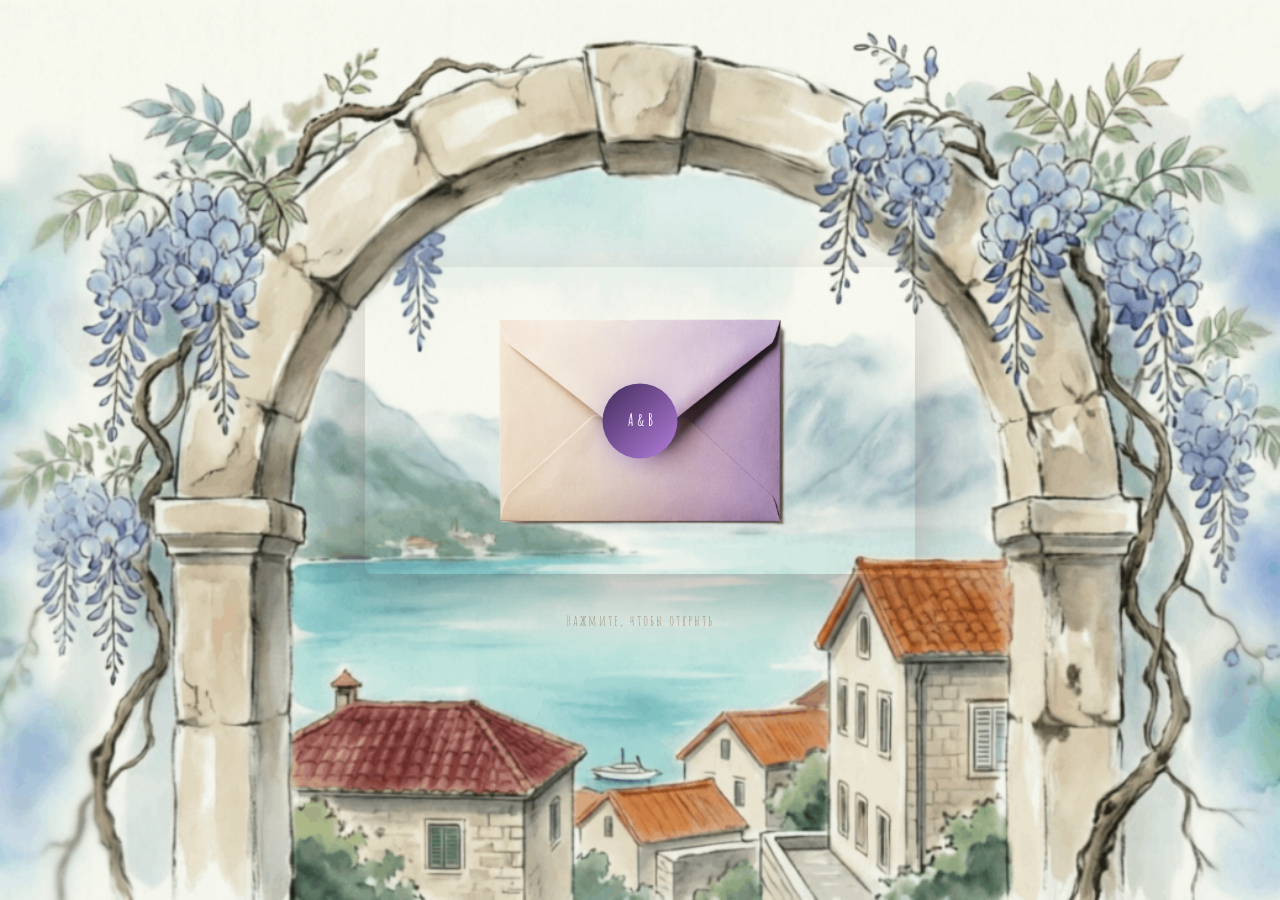
==== commit 2de10b46: "Fix preview" ====
--- a/index.html
+++ b/index.html
@@ -7,15 +7,17 @@
     
 
         <!-- 🔥 OPEN GRAPH META-ТЕГИ (для превью ссылки) -->
-    <meta property="og:title" content="Анастасия & Вадим — Приглашение на свадьбу">
+    <meta property="og:title" content="Анастасия & Вадим — Приглашение">
     <meta property="og:description" content="12 сентября 2026 • Санкт-Петербург, Дача Шаляпина">
-    <meta property="og:image" content="https://https://chestaci.github.io/va-love-is-in-the-air/images/preview.jpg">
-    <meta property="og:url" content="https://https://chestaci.github.io/va-love-is-in-the-air/">
+    <meta property="og:image" content="https://chestaci.github.io/va-love-is-in-the-air/images/preview.jpg">
+    <meta property="og:url" content="https://chestaci.github.io/va-love-is-in-the-air/">
     <meta property="og:type" content="website">
     
     <!-- Для Telegram -->
     <meta name="twitter:card" content="summary_large_image">
-    <meta property="twitter:image" content="https://https://chestaci.github.io/va-love-is-in-the-air/images/preview.jpg">
+    <meta property="og:title" content="Анастасия & Вадим — Приглашение">
+    <meta property="og:description" content="12 сентября 2026 • Санкт-Петербург, Дача Шаляпина">
+    <meta property="twitter:image" content="https://chestaci.github.io/va-love-is-in-the-air/images/preview.jpg">
 
 
 
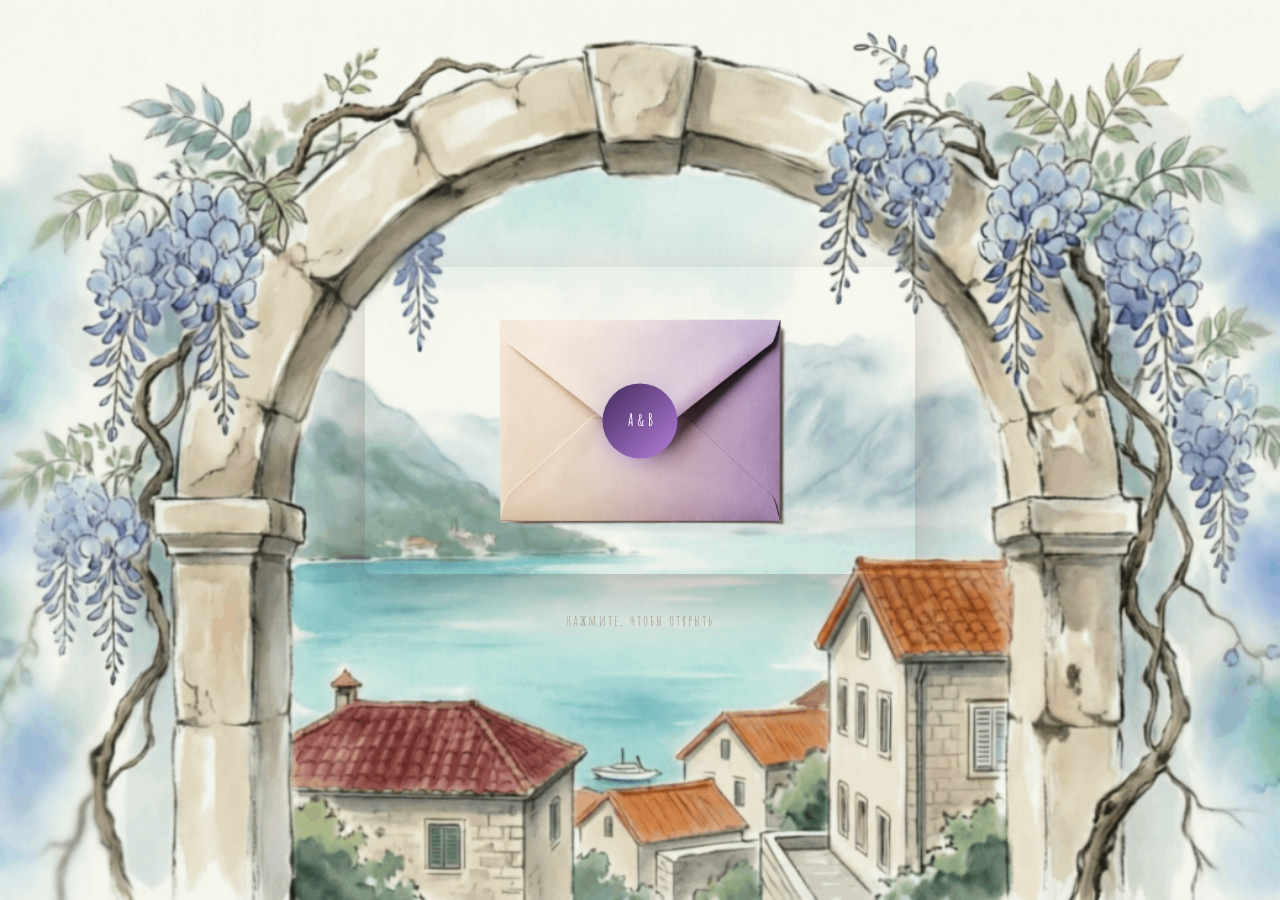
==== commit b166f106: "fix" ====
--- a/index.html
+++ b/index.html
@@ -8,16 +8,21 @@
 
         <!-- 🔥 OPEN GRAPH META-ТЕГИ (для превью ссылки) -->
     <meta property="og:title" content="Анастасия & Вадим — Приглашение">
-    <meta property="og:description" content="12 сентября 2026 • Санкт-Петербург, Дача Шаляпина">
+    <meta property="og:description" content="12 сентября 2026 • Дача Шаляпина">
     <meta property="og:image" content="https://chestaci.github.io/va-love-is-in-the-air/images/preview.jpg">
+    <meta property="og:image:width" content="1200">
+    <meta property="og:image:height" content="630">
     <meta property="og:url" content="https://chestaci.github.io/va-love-is-in-the-air/">
     <meta property="og:type" content="website">
+    <meta property="og:site_name" content="Анастасия & Вадим">
     
     <!-- Для Telegram -->
     <meta name="twitter:card" content="summary_large_image">
     <meta property="og:title" content="Анастасия & Вадим — Приглашение">
-    <meta property="og:description" content="12 сентября 2026 • Санкт-Петербург, Дача Шаляпина">
+    <meta property="og:description" content="12 сентября 2026 • Дача Шаляпина">
     <meta property="twitter:image" content="https://chestaci.github.io/va-love-is-in-the-air/images/preview.jpg">
+    <meta property="og:image:width" content="1200">
+    <meta property="og:image:height" content="630">
 
 
 
